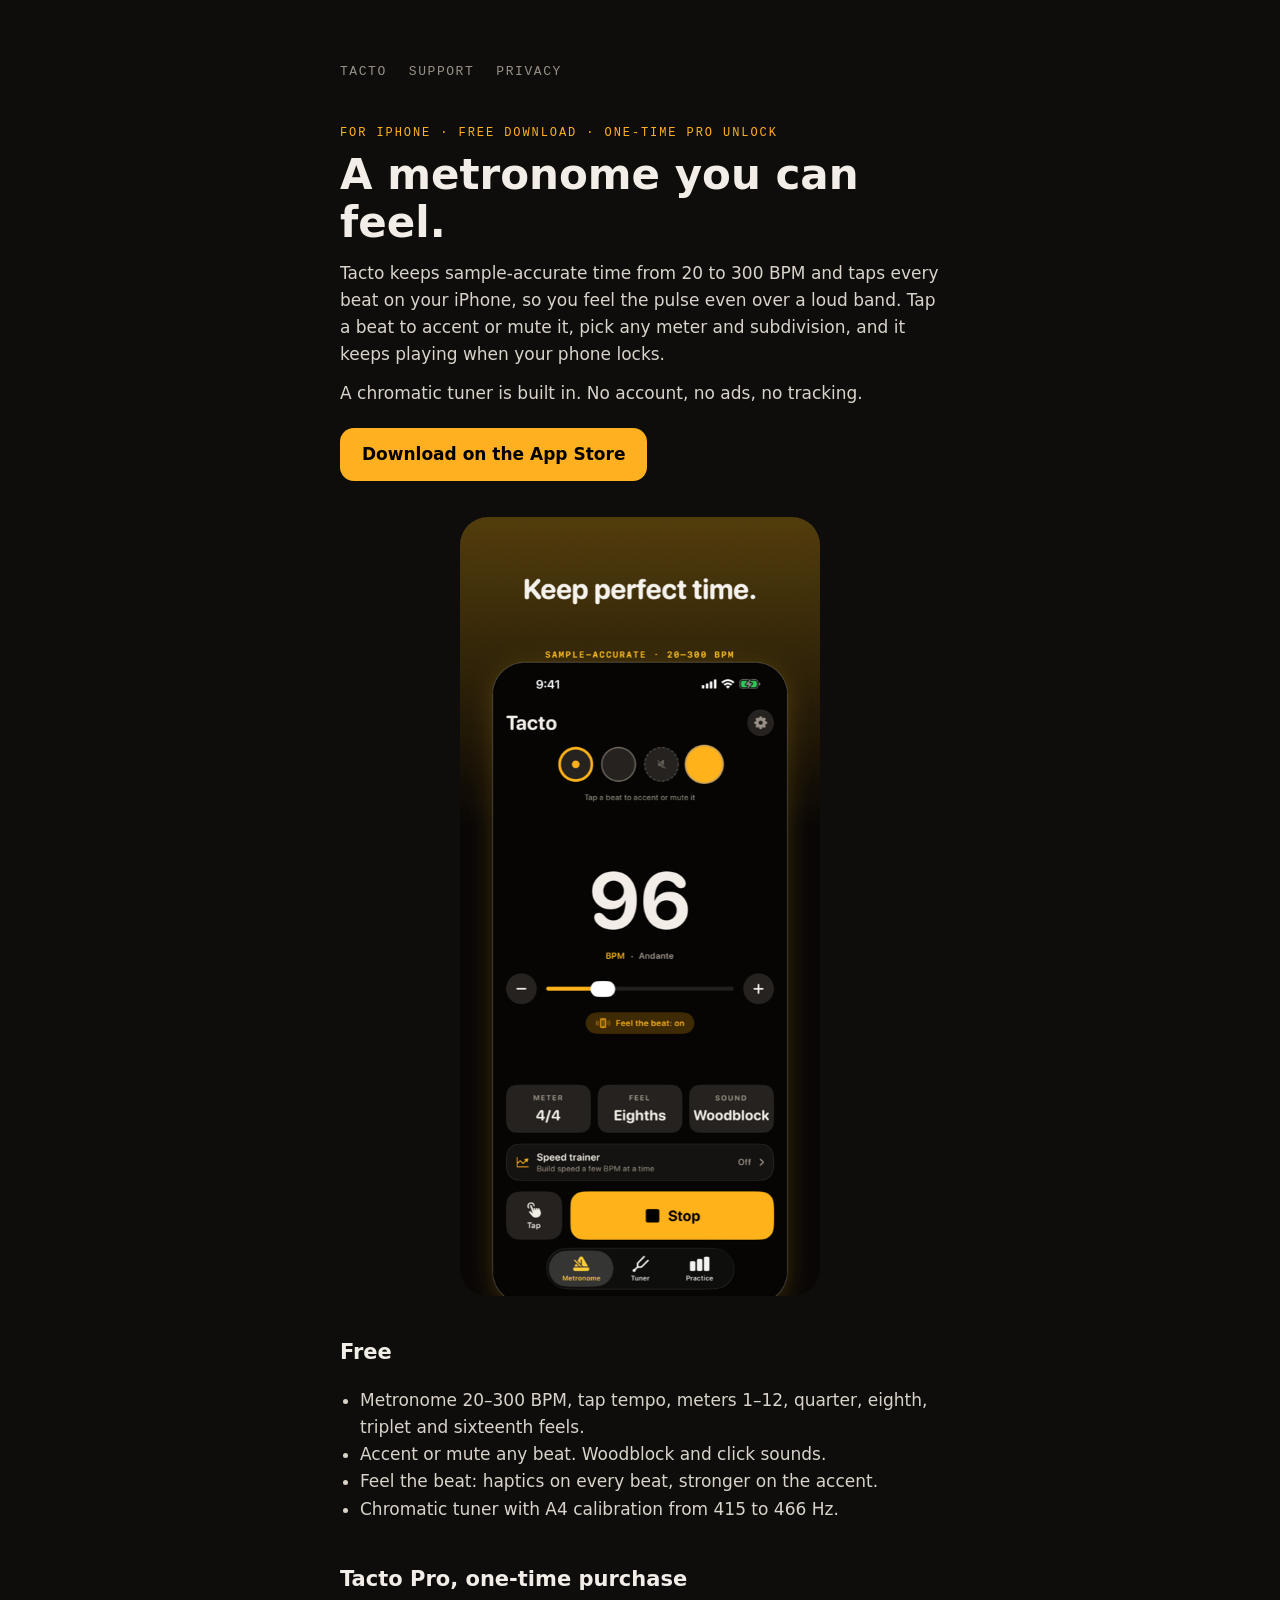
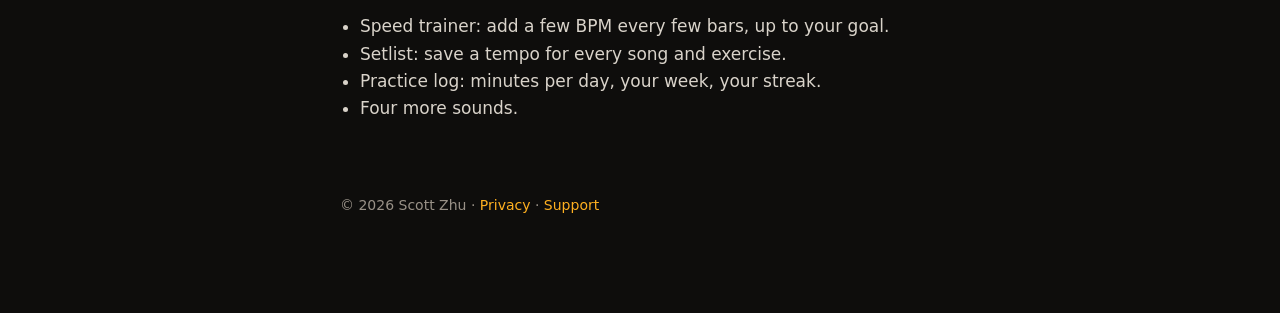
==== index.html @ a01d89f7 "Tacto site: home, privacy, support" ====
<!doctype html><html lang="en"><head><meta charset="utf-8"><meta name="viewport" content="width=device-width,initial-scale=1"><title>Tacto — Metronome &amp; Tuner</title><link rel="stylesheet" href="style.css"></head><body><main>
<nav><a href="./">Tacto</a><a href="support">Support</a><a href="privacy">Privacy</a></nav>
<p class="k">For iPhone · free download · one-time Pro unlock</p>
<h1>A metronome you can feel.</h1>
<p>Tacto keeps sample-accurate time from 20 to 300 BPM and taps every beat on your iPhone, so you feel the pulse even over a loud band. Tap a beat to accent or mute it, pick any meter and subdivision, and it keeps playing when your phone locks.</p>
<p>A chromatic tuner is built in. No account, no ads, no tracking.</p>
<p><a class="btn" id="store" href="#">Download on the App Store</a></p>
<img class="shot" src="shot.png" alt="Tacto metronome screen at 96 BPM">
<h2>Free</h2>
<ul><li>Metronome 20–300 BPM, tap tempo, meters 1–12, quarter, eighth, triplet and sixteenth feels.</li>
<li>Accent or mute any beat. Woodblock and click sounds.</li>
<li>Feel the beat: haptics on every beat, stronger on the accent.</li>
<li>Chromatic tuner with A4 calibration from 415 to 466 Hz.</li></ul>
<h2>Tacto Pro, one-time purchase</h2>
<ul><li>Speed trainer: add a few BPM every few bars, up to your goal.</li>
<li>Setlist: save a tempo for every song and exercise.</li>
<li>Practice log: minutes per day, your week, your streak.</li>
<li>Four more sounds.</li></ul>
<footer>© 2026 Scott Zhu · <a href="privacy">Privacy</a> · <a href="support">Support</a></footer></main></body></html>
---- style.css ----
:root{--stage:#0e0d0c;--surface:#1c1a18;--muted:#999187;--ink:#f2ede6;--amber:#ffb020}
*{box-sizing:border-box}body{margin:0;background:var(--stage);color:var(--ink);font:17px/1.6 ui-rounded,-apple-system,"SF Pro Rounded",system-ui,sans-serif}
main{max-width:640px;margin:0 auto;padding:64px 20px 96px}h1{font-weight:700;font-size:42px;line-height:1.15;margin:0 0 10px}
h2{font-weight:700;font-size:21px;margin:40px 0 8px}.k{font:12px/1 ui-monospace,Menlo,monospace;letter-spacing:.16em;text-transform:uppercase;color:var(--amber)}
a{color:var(--amber);text-decoration:none}a:hover{text-decoration:underline}p{margin:12px 0;color:#d9d3ca}ul{padding-left:20px;color:#d9d3ca}
.btn{display:inline-block;background:var(--amber);color:#000;font-weight:700;padding:13px 22px;border-radius:14px;margin-top:8px}
.shot{display:block;width:100%;max-width:360px;margin:36px auto;border-radius:28px}
nav{display:flex;gap:22px;margin-bottom:48px}nav a{font:13px ui-monospace,Menlo,monospace;letter-spacing:.12em;text-transform:uppercase;color:var(--muted)}
footer{margin-top:72px;color:var(--muted);font-size:14px}
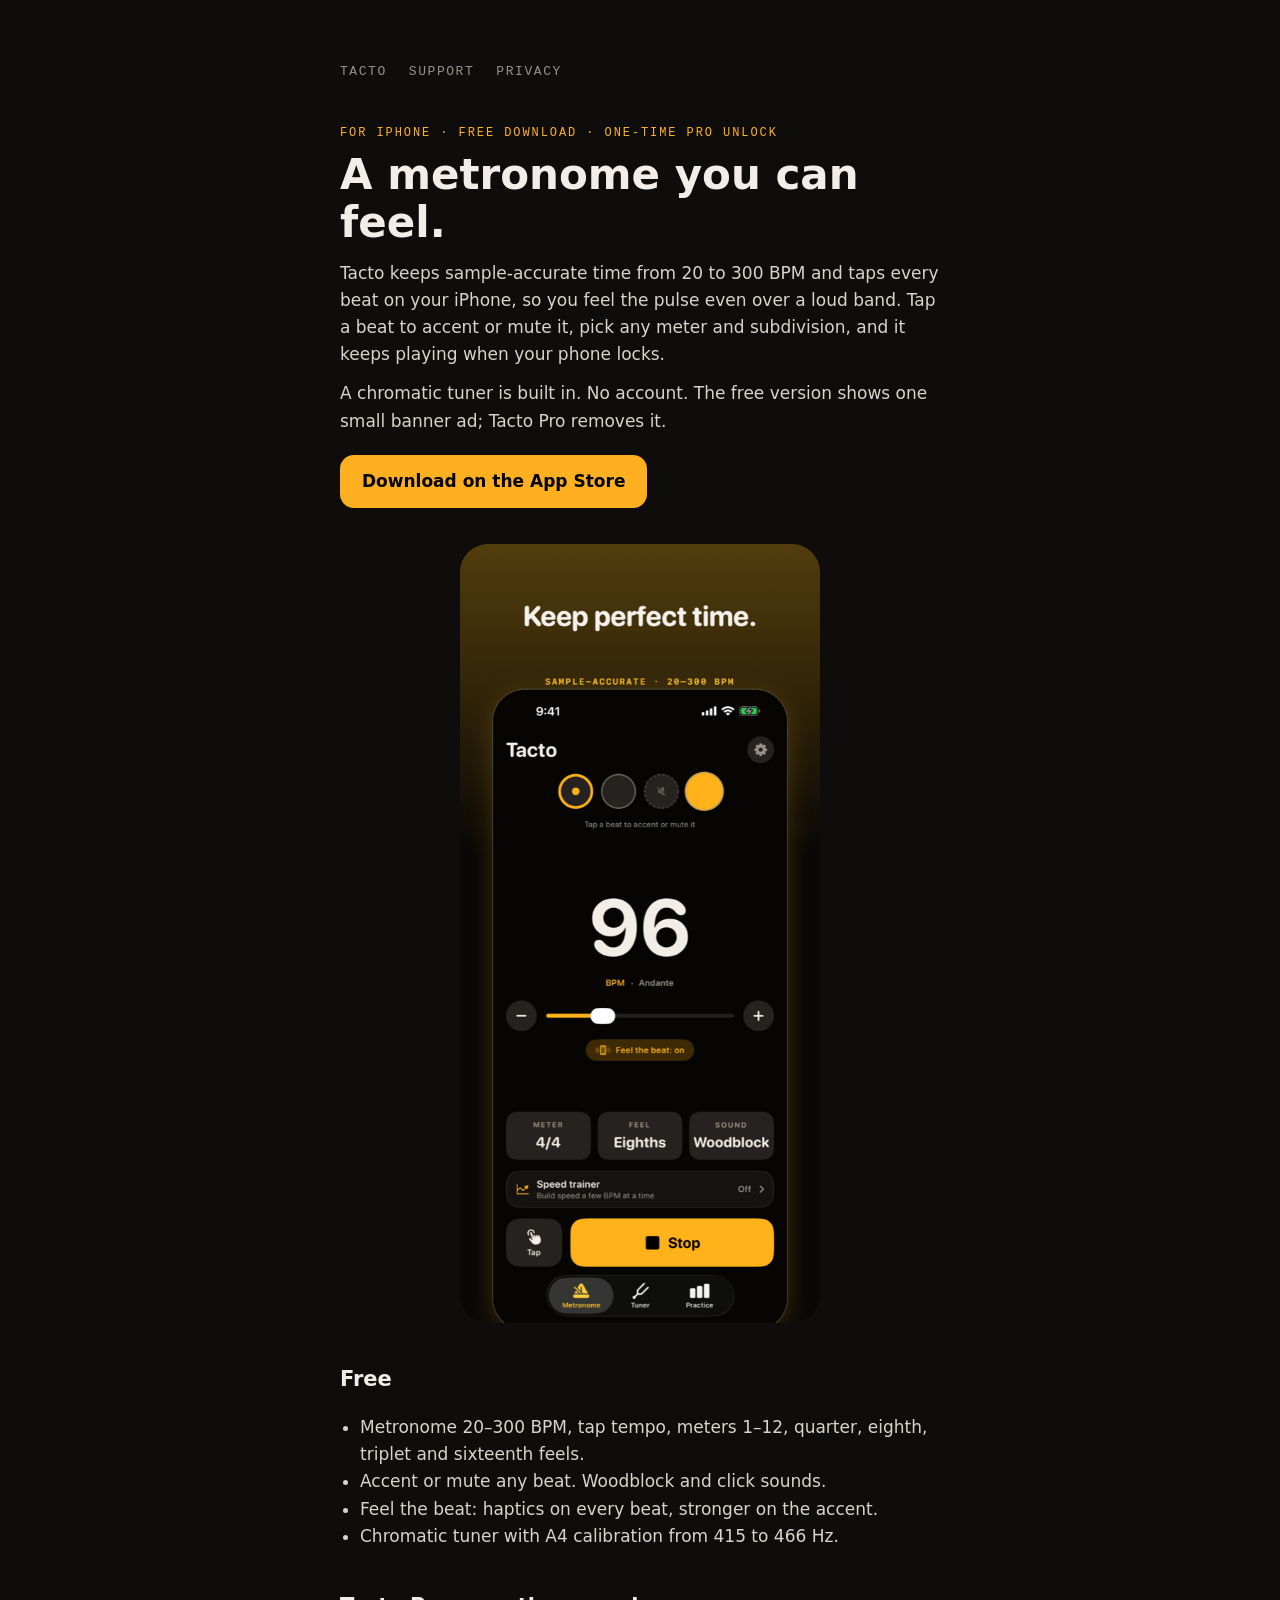
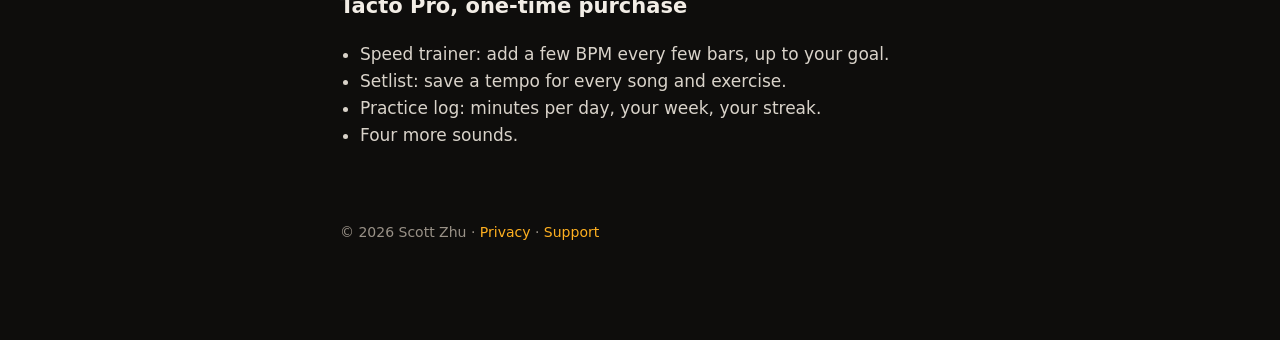
==== commit cdba2fc4: "Privacy + home for Tacto 1.7 (AdMob banner, Firebase); merge when 1.7 is released Co-Authored-By: Cl" ====
--- a/index.html
+++ b/index.html
@@ -3,7 +3,7 @@
 <p class="k">For iPhone · free download · one-time Pro unlock</p>
 <h1>A metronome you can feel.</h1>
 <p>Tacto keeps sample-accurate time from 20 to 300 BPM and taps every beat on your iPhone, so you feel the pulse even over a loud band. Tap a beat to accent or mute it, pick any meter and subdivision, and it keeps playing when your phone locks.</p>
-<p>A chromatic tuner is built in. No account, no ads, no tracking.</p>
+<p>A chromatic tuner is built in. No account. The free version shows one small banner ad; Tacto Pro removes it.</p>
 <p><a class="btn" id="store" href="#">Download on the App Store</a></p>
 <img class="shot" src="shot.png" alt="Tacto metronome screen at 96 BPM">
 <h2>Free</h2>
